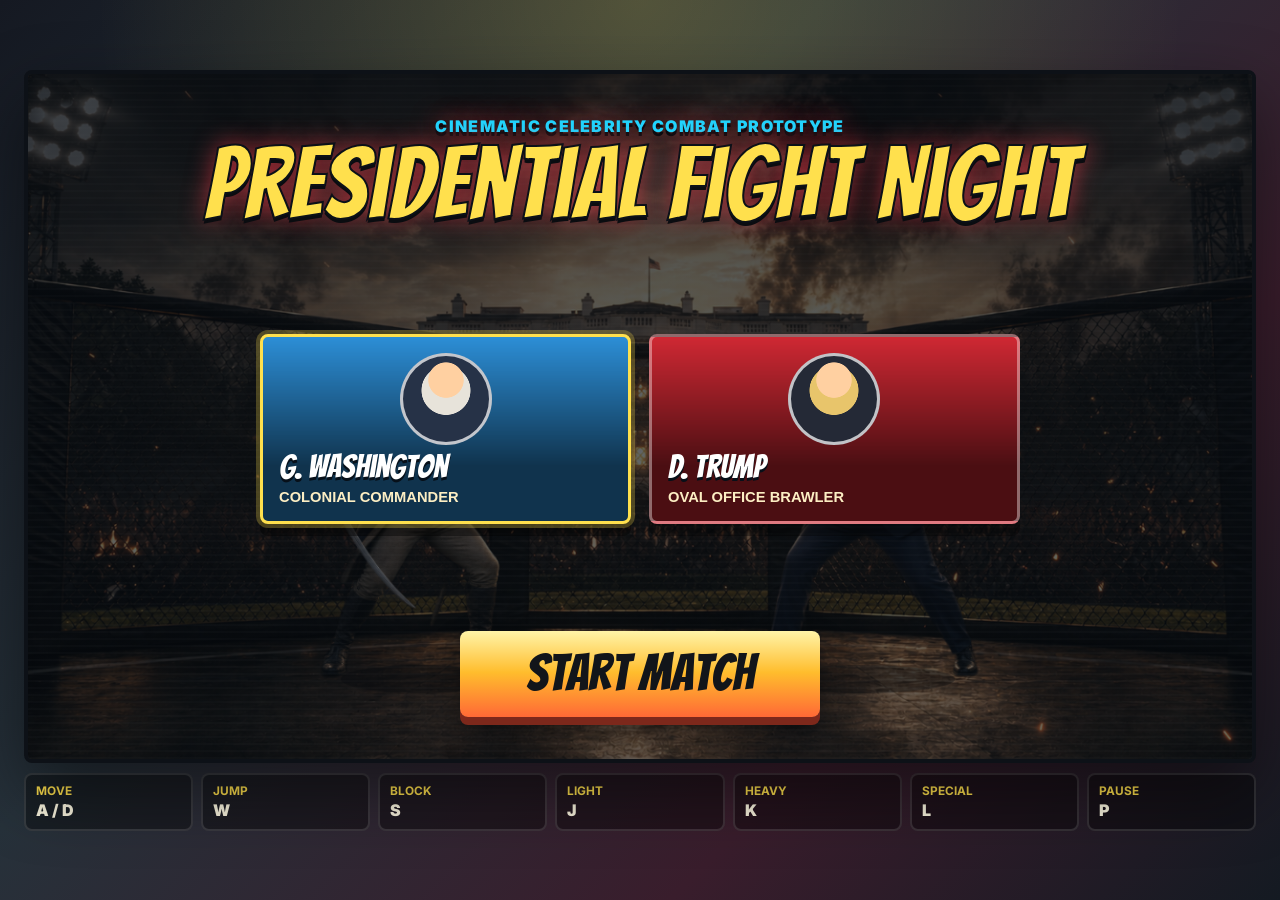
==== index.html @ b6bad781 "Add files via upload" ====
<!doctype html>
<html lang="en">
  <head>
    <meta charset="UTF-8" />
    <meta name="viewport" content="width=device-width, initial-scale=1.0" />
    <title>Presidential Fight Night</title>
    <link rel="preconnect" href="https://fonts.googleapis.com" />
    <link rel="preconnect" href="https://fonts.gstatic.com" crossorigin />
    <link href="https://fonts.googleapis.com/css2?family=Bangers&family=Inter:wght@500;700;900&display=swap" rel="stylesheet" />
    <link rel="stylesheet" href="styles.css" />
  </head>
  <body>
    <main class="game-shell">
      <section class="arena-wrap" aria-label="Celebrity Clash Arcade game">
        <canvas id="game" width="1280" height="720"></canvas>

        <div id="selectScreen" class="select-screen">
          <div class="title-stack">
            <span class="kicker">Cinematic celebrity combat prototype</span>
            <h1>Presidential Fight Night</h1>
          </div>
          <div class="roster" id="roster"></div>
          <button id="startButton" class="start-button" type="button">Start Match</button>
        </div>

        <div id="roundBanner" class="round-banner">Round 1</div>
      </section>

      <section class="controls">
        <div>
          <strong>Move</strong>
          <span>A / D</span>
        </div>
        <div>
          <strong>Jump</strong>
          <span>W</span>
        </div>
        <div>
          <strong>Block</strong>
          <span>S</span>
        </div>
        <div>
          <strong>Light</strong>
          <span>J</span>
        </div>
        <div>
          <strong>Heavy</strong>
          <span>K</span>
        </div>
        <div>
          <strong>Special</strong>
          <span>L</span>
        </div>
        <div>
          <strong>Pause</strong>
          <span>P</span>
        </div>
      </section>
    </main>

    <script src="game.js"></script>
  </body>
</html>
---- styles.css ----
:root {
  --panel: #101820;
  --panel-2: #1f2933;
  --ink: #f7f2dc;
  --neon: #ffe04d;
  --hot: #ff404e;
  --cyan: #20d6ff;
  --green: #42e66c;
}

* {
  box-sizing: border-box;
}

body {
  min-height: 100vh;
  margin: 0;
  display: grid;
  place-items: center;
  overflow-x: hidden;
  color: var(--ink);
  font-family: Inter, system-ui, sans-serif;
  background:
    radial-gradient(circle at 50% 0%, rgba(255, 224, 77, 0.22), transparent 34rem),
    linear-gradient(135deg, #151922 0%, #26313a 38%, #391d2c 72%, #141a22 100%);
}

.game-shell {
  width: min(100vw, 1360px);
  padding: clamp(10px, 2vw, 24px);
}

.arena-wrap {
  position: relative;
  overflow: hidden;
  aspect-ratio: 16 / 9;
  width: 100%;
  border: 4px solid #0d1117;
  border-radius: 8px;
  box-shadow:
    0 0 0 2px rgba(255, 255, 255, 0.18) inset,
    0 28px 70px rgba(0, 0, 0, 0.48);
  background: #111820;
}

canvas {
  display: block;
  width: 100%;
  height: 100%;
  image-rendering: auto;
}

.select-screen {
  position: absolute;
  inset: 0;
  display: grid;
  grid-template-rows: auto 1fr auto;
  gap: clamp(12px, 2vw, 22px);
  padding: clamp(18px, 4vw, 42px);
  background:
    linear-gradient(rgba(9, 14, 20, 0.72), rgba(9, 14, 20, 0.58)),
    repeating-linear-gradient(0deg, rgba(255, 255, 255, 0.04) 0 2px, transparent 2px 7px);
}

.select-screen.hidden {
  display: none;
}

.title-stack {
  text-align: center;
  text-shadow: 0 4px 0 #0a0c10, 0 0 24px rgba(255, 64, 78, 0.65);
}

.kicker {
  color: var(--cyan);
  font-size: clamp(0.78rem, 1.5vw, 1rem);
  font-weight: 900;
  letter-spacing: 0.08em;
  text-transform: uppercase;
}

h1 {
  margin: 4px 0 0;
  font-family: Bangers, Impact, sans-serif;
  font-size: clamp(3rem, 8vw, 7.8rem);
  font-weight: 400;
  letter-spacing: 0;
  line-height: 0.86;
  color: var(--neon);
  -webkit-text-stroke: 2px #0c1118;
}

.roster {
  align-self: center;
  justify-self: center;
  width: min(760px, 100%);
  display: grid;
  grid-template-columns: repeat(2, minmax(0, 1fr));
  gap: clamp(8px, 1.4vw, 18px);
}

.fighter-card {
  min-width: 0;
  min-height: 160px;
  display: grid;
  align-content: end;
  gap: 8px;
  padding: clamp(10px, 1.6vw, 16px);
  color: white;
  text-align: left;
  border: 3px solid rgba(255, 255, 255, 0.38);
  border-radius: 8px;
  background:
    linear-gradient(180deg, transparent 0%, rgba(0, 0, 0, 0.64) 70%),
    var(--card-color);
  box-shadow: 0 12px 0 rgba(0, 0, 0, 0.35);
  cursor: pointer;
}

.fighter-card.selected {
  border-color: var(--neon);
  box-shadow: 0 0 0 4px rgba(255, 224, 77, 0.26), 0 12px 0 rgba(0, 0, 0, 0.42);
}

.portrait {
  align-self: start;
  justify-self: center;
  width: min(92px, 18vw);
  height: min(92px, 18vw);
  border-radius: 50%;
  background:
    radial-gradient(circle at 50% 28%, #ffd0a1 0 23%, transparent 24%),
    radial-gradient(circle at 50% 40%, var(--hair) 0 36%, transparent 37%),
    linear-gradient(var(--outfit), var(--outfit));
  border: 3px solid rgba(255, 255, 255, 0.72);
}

.fighter-card strong {
  overflow-wrap: anywhere;
  font-family: Bangers, Impact, sans-serif;
  font-size: clamp(1.45rem, 2.5vw, 2.55rem);
  font-weight: 400;
  line-height: 0.9;
  text-shadow: 0 3px 0 #071019;
}

.fighter-card span {
  font-size: clamp(0.72rem, 1.3vw, 0.92rem);
  font-weight: 900;
  color: #fceec3;
  text-transform: uppercase;
}

.start-button {
  justify-self: center;
  min-width: min(360px, 92%);
  padding: 15px 24px 17px;
  color: #12151a;
  font-family: Bangers, Impact, sans-serif;
  font-size: clamp(2rem, 4vw, 3.8rem);
  letter-spacing: 0;
  border: 0;
  border-radius: 8px;
  background: linear-gradient(#fff4a8, #ffbd2d 48%, #ff6936);
  box-shadow: 0 8px 0 #7d281b, 0 16px 30px rgba(0, 0, 0, 0.34);
  cursor: pointer;
}

.round-banner {
  position: absolute;
  top: 40%;
  left: 50%;
  transform: translate(-50%, -50%) scale(0.88);
  opacity: 0;
  pointer-events: none;
  color: white;
  font-family: Bangers, Impact, sans-serif;
  font-size: clamp(4rem, 11vw, 9rem);
  letter-spacing: 0;
  text-shadow: 0 6px 0 #080a0e, 0 0 30px var(--hot);
  transition: opacity 180ms ease, transform 180ms ease;
}

.round-banner.show {
  opacity: 1;
  transform: translate(-50%, -50%) scale(1);
}

.controls {
  display: grid;
  grid-template-columns: repeat(7, minmax(0, 1fr));
  gap: 8px;
  margin-top: 10px;
}

.controls div {
  min-width: 0;
  padding: 9px 10px;
  border: 2px solid rgba(255, 255, 255, 0.13);
  border-radius: 8px;
  background: rgba(0, 0, 0, 0.36);
}

.controls strong,
.controls span {
  display: block;
  white-space: nowrap;
}

.controls strong {
  color: var(--neon);
  font-size: 0.74rem;
  text-transform: uppercase;
}

.controls span {
  margin-top: 2px;
  font-size: clamp(0.82rem, 1.4vw, 1rem);
  font-weight: 900;
}

@media (max-width: 760px) {
  body {
    place-items: start center;
  }

  .arena-wrap {
    aspect-ratio: auto;
    height: min(72vh, 580px);
    min-height: 520px;
  }

  .roster {
    grid-template-columns: repeat(2, minmax(0, 1fr));
  }

  .fighter-card {
    min-height: 132px;
  }

  .controls {
    grid-template-columns: repeat(4, minmax(0, 1fr));
  }
}
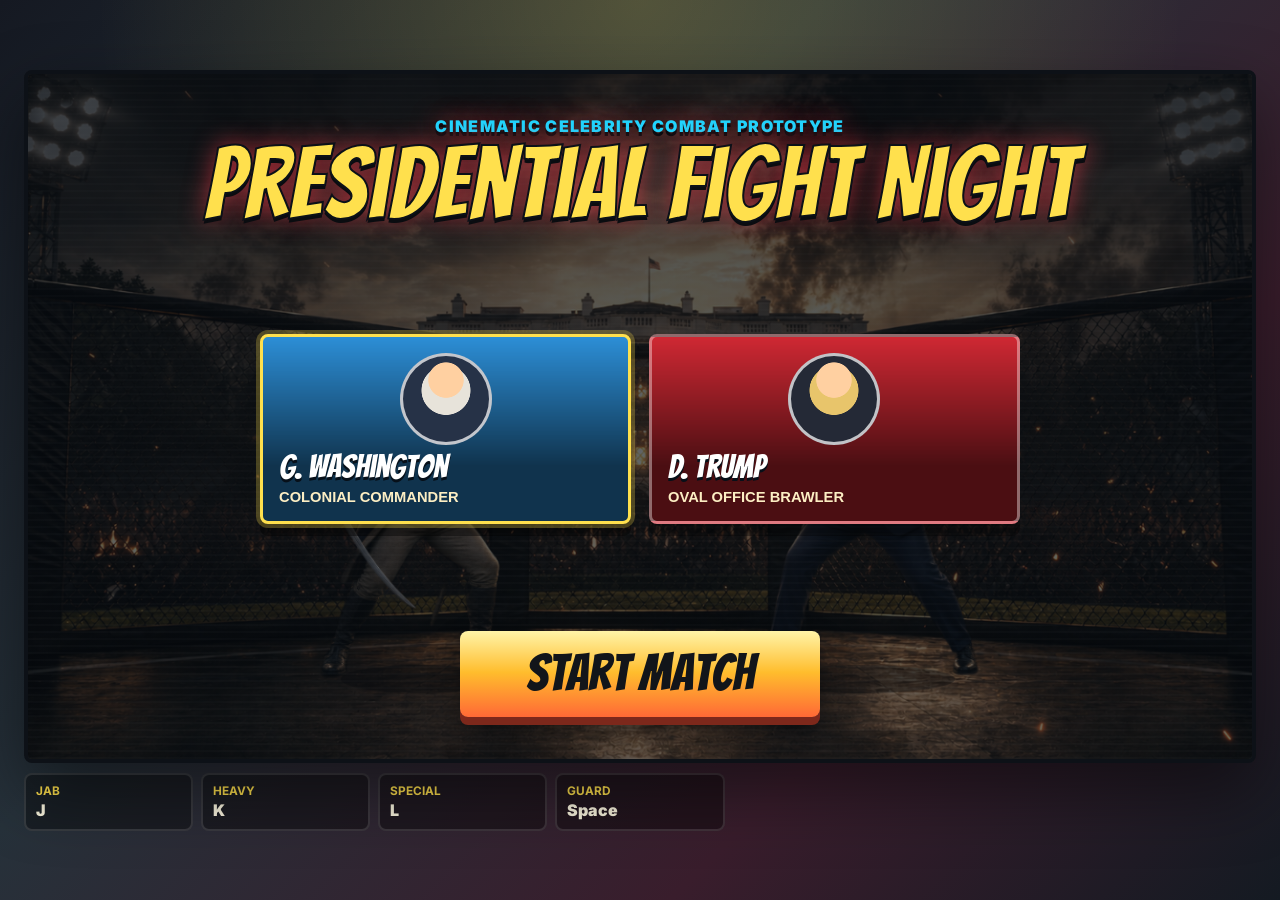
==== commit bbeb2043: "Add files via upload" ====
--- a/index.html
+++ b/index.html
@@ -24,23 +24,20 @@
         </div>
 
         <div id="roundBanner" class="round-banner">Round 1</div>
+
+        <div id="battleUI" class="battle-ui hidden">
+          <div id="actionMenu" class="action-menu">
+            <button type="button" class="move-btn" data-move="light">Jab</button>
+            <button type="button" class="move-btn" data-move="heavy">Heavy Strike</button>
+            <button type="button" class="move-btn special" data-move="special">Special</button>
+            <button type="button" class="move-btn block" data-move="block">Guard</button>
+          </div>
+        </div>
       </section>
 
       <section class="controls">
         <div>
-          <strong>Move</strong>
-          <span>A / D</span>
-        </div>
-        <div>
-          <strong>Jump</strong>
-          <span>W</span>
-        </div>
-        <div>
-          <strong>Block</strong>
-          <span>S</span>
-        </div>
-        <div>
-          <strong>Light</strong>
+          <strong>Jab</strong>
           <span>J</span>
         </div>
         <div>
@@ -52,8 +49,8 @@
           <span>L</span>
         </div>
         <div>
-          <strong>Pause</strong>
-          <span>P</span>
+          <strong>Guard</strong>
+          <span>Space</span>
         </div>
       </section>
     </main>
--- a/styles.css
+++ b/styles.css
@@ -186,6 +186,64 @@
   transform: translate(-50%, -50%) scale(1);
 }
 
+.battle-ui.hidden {
+  display: none;
+}
+
+.battle-ui {
+  position: absolute;
+  left: 0;
+  right: 0;
+  bottom: 0;
+  display: flex;
+  justify-content: center;
+  padding: clamp(8px, 1.6vw, 16px);
+  background: linear-gradient(0deg, rgba(9, 12, 16, 0.92) 0%, rgba(9, 12, 16, 0.55) 78%, transparent 100%);
+}
+
+.action-menu {
+  display: grid;
+  grid-template-columns: repeat(4, minmax(0, 1fr));
+  gap: clamp(6px, 1vw, 10px);
+  width: min(100%, 640px);
+}
+
+.move-btn {
+  min-width: 0;
+  padding: clamp(8px, 1.6vw, 14px) clamp(6px, 1vw, 10px);
+  color: #12151a;
+  font-family: Bangers, Impact, sans-serif;
+  font-size: clamp(0.95rem, 2vw, 1.5rem);
+  letter-spacing: 0.02em;
+  border: 0;
+  border-radius: 8px;
+  background: linear-gradient(#f7f2dc, #d8cfa9);
+  box-shadow: 0 5px 0 #7a7154, 0 10px 18px rgba(0, 0, 0, 0.3);
+  cursor: pointer;
+}
+
+.move-btn.special {
+  background: linear-gradient(#8de8ff, #20a7e0);
+  box-shadow: 0 5px 0 #12556e, 0 10px 18px rgba(0, 0, 0, 0.3);
+}
+
+.move-btn.block {
+  background: linear-gradient(#ffd27a, #ff9a2d);
+  box-shadow: 0 5px 0 #7d4a13, 0 10px 18px rgba(0, 0, 0, 0.3);
+}
+
+.move-btn:disabled {
+  color: #6b7280;
+  background: linear-gradient(#3a4048, #262b31);
+  box-shadow: 0 5px 0 #14171b, 0 10px 18px rgba(0, 0, 0, 0.3);
+  cursor: not-allowed;
+}
+
+.move-btn:not(:disabled):active {
+  transform: translateY(3px);
+  box-shadow: 0 2px 0 #7a7154, 0 6px 12px rgba(0, 0, 0, 0.3);
+}
+
 .controls {
   display: grid;
   grid-template-columns: repeat(7, minmax(0, 1fr));
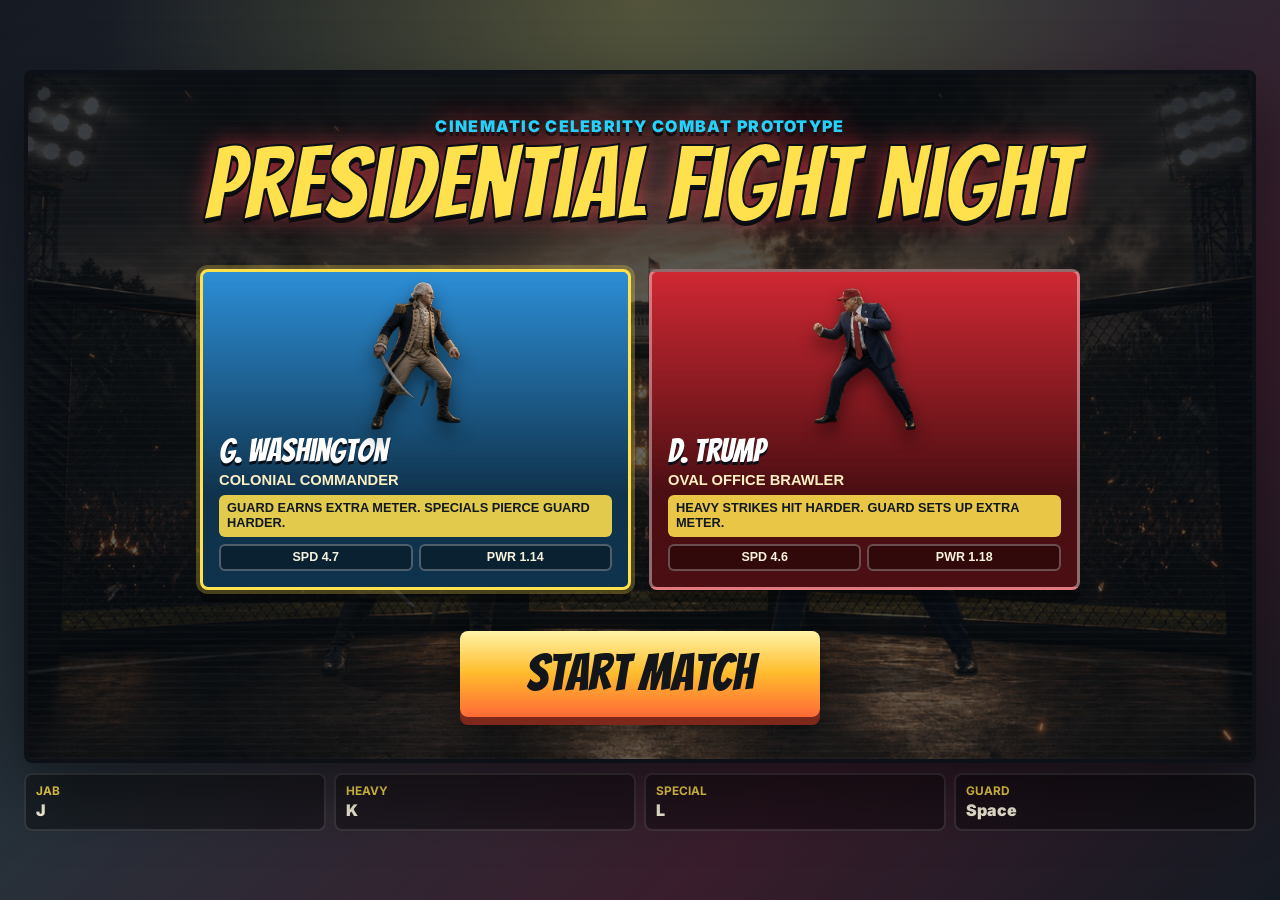
==== commit 33ebe481: "Improve turn-based fight flow" ====
--- a/index.html
+++ b/index.html
@@ -26,11 +26,23 @@
         <div id="roundBanner" class="round-banner">Round 1</div>
 
         <div id="battleUI" class="battle-ui hidden">
-          <div id="actionMenu" class="action-menu">
+          <div class="action-menu">
             <button type="button" class="move-btn" data-move="light">Jab</button>
             <button type="button" class="move-btn" data-move="heavy">Heavy Strike</button>
             <button type="button" class="move-btn special" data-move="special">Special</button>
             <button type="button" class="move-btn block" data-move="block">Guard</button>
+          </div>
+        </div>
+
+        <div id="matchEndScreen" class="match-end-screen hidden">
+          <div class="match-end-panel">
+            <span id="matchResultKicker" class="kicker">Best of 3 complete</span>
+            <h2 id="matchResultTitle">Match Over</h2>
+            <p id="matchResultText"></p>
+            <div class="match-end-actions">
+              <button id="rematchButton" class="start-button compact" type="button">Rematch</button>
+              <button id="selectButton" class="start-button compact secondary" type="button">Select Fighter</button>
+            </div>
           </div>
         </div>
       </section>
@@ -55,6 +67,6 @@
       </section>
     </main>
 
-    <script src="game.js"></script>
+    <script src="game.js?v=2"></script>
   </body>
 </html>
--- a/styles.css
+++ b/styles.css
@@ -93,7 +93,7 @@
 .roster {
   align-self: center;
   justify-self: center;
-  width: min(760px, 100%);
+  width: min(880px, 100%);
   display: grid;
   grid-template-columns: repeat(2, minmax(0, 1fr));
   gap: clamp(8px, 1.4vw, 18px);
@@ -101,10 +101,10 @@
 
 .fighter-card {
   min-width: 0;
-  min-height: 160px;
-  display: grid;
-  align-content: end;
-  gap: 8px;
+  min-height: 250px;
+  display: grid;
+  grid-template-rows: minmax(104px, 1fr) auto auto auto auto;
+  gap: 7px;
   padding: clamp(10px, 1.6vw, 16px);
   color: white;
   text-align: left;
@@ -123,16 +123,50 @@
 }
 
 .portrait {
-  align-self: start;
+  display: block;
+  min-width: 0;
   justify-self: center;
-  width: min(92px, 18vw);
-  height: min(92px, 18vw);
-  border-radius: 50%;
-  background:
-    radial-gradient(circle at 50% 28%, #ffd0a1 0 23%, transparent 24%),
-    radial-gradient(circle at 50% 40%, var(--hair) 0 36%, transparent 37%),
-    linear-gradient(var(--outfit), var(--outfit));
-  border: 3px solid rgba(255, 255, 255, 0.72);
+  width: min(170px, 34vw);
+  height: clamp(96px, 18vw, 142px);
+  object-fit: contain;
+  object-position: center bottom;
+  filter: drop-shadow(0 10px 8px rgba(0, 0, 0, 0.48));
+}
+
+.fighter-card.selected .portrait {
+  transform: translateY(-3px) scale(1.04);
+}
+
+.trait {
+  min-height: 31px;
+  padding: 6px 8px;
+  color: #101820;
+  font-size: clamp(0.68rem, 1vw, 0.82rem);
+  font-style: normal;
+  font-weight: 900;
+  line-height: 1.16;
+  text-transform: uppercase;
+  border-radius: 6px;
+  background: rgba(255, 224, 77, 0.88);
+}
+
+.stats {
+  display: grid;
+  grid-template-columns: repeat(2, minmax(0, 1fr));
+  gap: 6px;
+}
+
+.stats b {
+  min-width: 0;
+  padding: 5px 7px;
+  color: #f7f2dc;
+  font-size: clamp(0.66rem, 1vw, 0.78rem);
+  line-height: 1;
+  text-align: center;
+  text-transform: uppercase;
+  border: 2px solid rgba(255, 255, 255, 0.28);
+  border-radius: 6px;
+  background: rgba(0, 0, 0, 0.34);
 }
 
 .fighter-card strong {
@@ -164,6 +198,18 @@
   background: linear-gradient(#fff4a8, #ffbd2d 48%, #ff6936);
   box-shadow: 0 8px 0 #7d281b, 0 16px 30px rgba(0, 0, 0, 0.34);
   cursor: pointer;
+}
+
+.start-button.compact {
+  min-width: 0;
+  padding: 10px 18px 12px;
+  font-size: clamp(1.55rem, 3vw, 2.7rem);
+}
+
+.start-button.secondary {
+  color: var(--ink);
+  background: linear-gradient(#32404b, #17212a);
+  box-shadow: 0 8px 0 #0b1016, 0 16px 30px rgba(0, 0, 0, 0.34);
 }
 
 .round-banner {
@@ -179,6 +225,56 @@
   letter-spacing: 0;
   text-shadow: 0 6px 0 #080a0e, 0 0 30px var(--hot);
   transition: opacity 180ms ease, transform 180ms ease;
+}
+
+.match-end-screen {
+  position: absolute;
+  inset: 0;
+  display: grid;
+  place-items: center;
+  padding: clamp(16px, 4vw, 42px);
+  background:
+    linear-gradient(rgba(9, 14, 20, 0.58), rgba(9, 14, 20, 0.78)),
+    repeating-linear-gradient(0deg, rgba(255, 255, 255, 0.035) 0 2px, transparent 2px 7px);
+}
+
+.match-end-screen.hidden {
+  display: none;
+}
+
+.match-end-panel {
+  width: min(640px, 100%);
+  padding: clamp(18px, 3vw, 30px);
+  text-align: center;
+  border: 3px solid rgba(255, 255, 255, 0.3);
+  border-radius: 8px;
+  background: rgba(8, 13, 19, 0.86);
+  box-shadow: 0 18px 0 rgba(0, 0, 0, 0.4);
+}
+
+.match-end-panel h2 {
+  margin: 6px 0 8px;
+  color: var(--neon);
+  font-family: Bangers, Impact, sans-serif;
+  font-size: clamp(3rem, 8vw, 6.2rem);
+  font-weight: 400;
+  line-height: 0.9;
+  text-shadow: 0 4px 0 #0a0c10;
+  -webkit-text-stroke: 2px #0c1118;
+}
+
+.match-end-panel p {
+  margin: 0 0 18px;
+  color: #fceec3;
+  font-size: clamp(0.9rem, 1.6vw, 1.08rem);
+  font-weight: 900;
+  text-transform: uppercase;
+}
+
+.match-end-actions {
+  display: grid;
+  grid-template-columns: repeat(2, minmax(0, 1fr));
+  gap: 12px;
 }
 
 .round-banner.show {
@@ -246,7 +342,7 @@
 
 .controls {
   display: grid;
-  grid-template-columns: repeat(7, minmax(0, 1fr));
+  grid-template-columns: repeat(4, minmax(0, 1fr));
   gap: 8px;
   margin-top: 10px;
 }
@@ -293,7 +389,20 @@
   }
 
   .fighter-card {
-    min-height: 132px;
+    min-height: 226px;
+  }
+
+  .portrait {
+    width: min(132px, 32vw);
+    height: 106px;
+  }
+
+  .trait {
+    min-height: 42px;
+  }
+
+  .match-end-actions {
+    grid-template-columns: 1fr;
   }
 
   .controls {
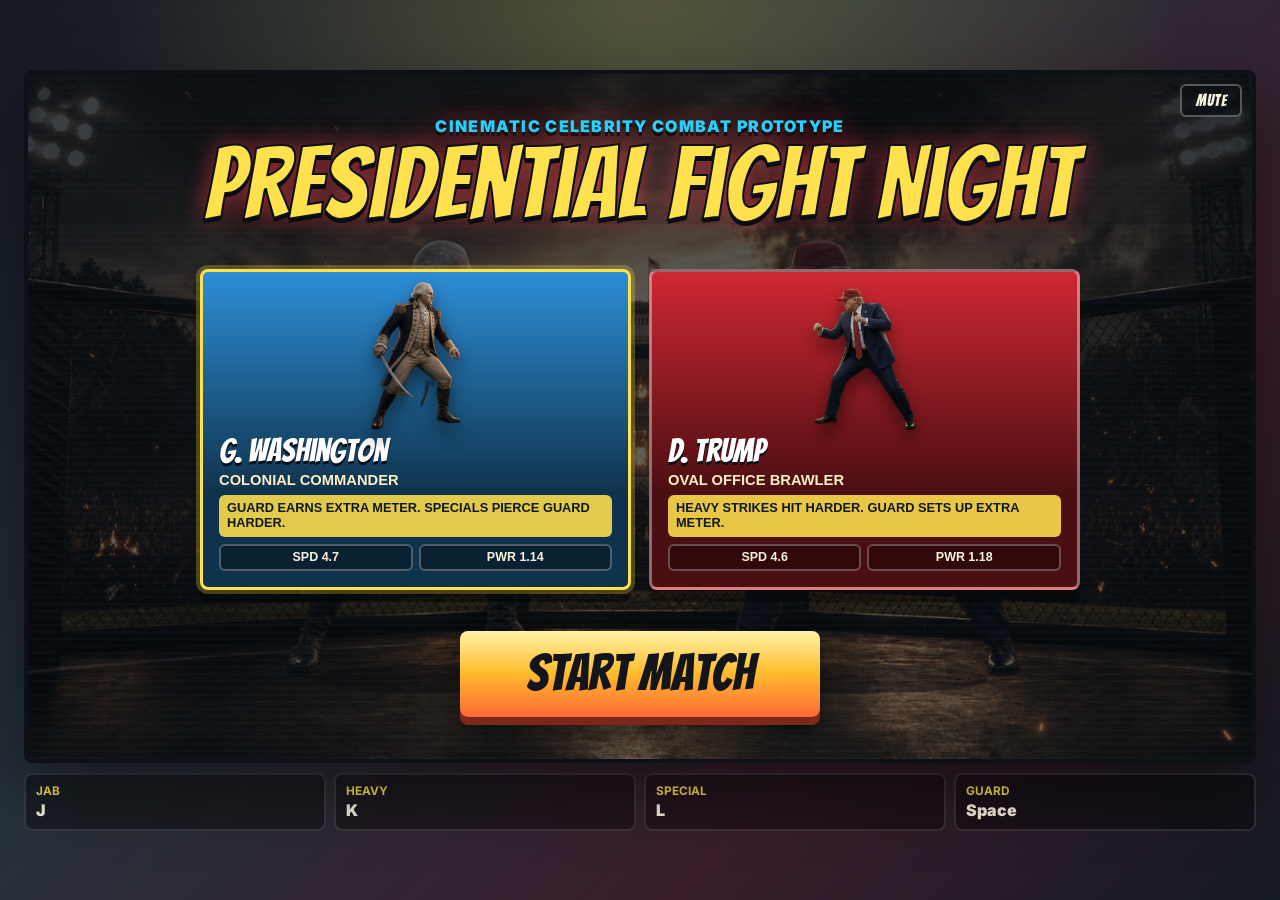
==== commit 85a25d6a: "Add sound effects and enlarge fighter sprites Wires up SFX assets for hits, blocks, swings, and vict" ====
--- a/index.html
+++ b/index.html
@@ -13,6 +13,7 @@
     <main class="game-shell">
       <section class="arena-wrap" aria-label="Celebrity Clash Arcade game">
         <canvas id="game" width="1280" height="720"></canvas>
+        <button id="muteButton" class="mute-button" type="button">Mute</button>
 
         <div id="selectScreen" class="select-screen">
           <div class="title-stack">
@@ -26,6 +27,7 @@
         <div id="roundBanner" class="round-banner">Round 1</div>
 
         <div id="battleUI" class="battle-ui hidden">
+          <div id="aiTell" class="ai-tell"></div>
           <div class="action-menu">
             <button type="button" class="move-btn" data-move="light">Jab</button>
             <button type="button" class="move-btn" data-move="heavy">Heavy Strike</button>
--- a/styles.css
+++ b/styles.css
@@ -210,6 +210,28 @@
   color: var(--ink);
   background: linear-gradient(#32404b, #17212a);
   box-shadow: 0 8px 0 #0b1016, 0 16px 30px rgba(0, 0, 0, 0.34);
+}
+
+.mute-button {
+  position: absolute;
+  top: 10px;
+  right: 10px;
+  z-index: 5;
+  padding: 6px 14px;
+  color: var(--ink);
+  font-family: Bangers, Impact, sans-serif;
+  font-size: 1rem;
+  letter-spacing: 0.03em;
+  text-transform: uppercase;
+  border: 2px solid rgba(255, 255, 255, 0.3);
+  border-radius: 6px;
+  background: rgba(8, 13, 19, 0.66);
+  cursor: pointer;
+}
+
+.mute-button.muted {
+  color: var(--hot);
+  border-color: var(--hot);
 }
 
 .round-banner {
@@ -297,6 +319,23 @@
   background: linear-gradient(0deg, rgba(9, 12, 16, 0.92) 0%, rgba(9, 12, 16, 0.55) 78%, transparent 100%);
 }
 
+.ai-tell {
+  max-width: 640px;
+  margin: 0 auto clamp(6px, 1.2vw, 10px);
+  padding: 4px 14px;
+  text-align: center;
+  color: #fceec3;
+  font-size: clamp(0.76rem, 1.4vw, 0.94rem);
+  font-weight: 700;
+  font-style: italic;
+  opacity: 0;
+  transition: opacity 200ms ease;
+}
+
+.ai-tell.show {
+  opacity: 1;
+}
+
 .action-menu {
   display: grid;
   grid-template-columns: repeat(4, minmax(0, 1fr));
